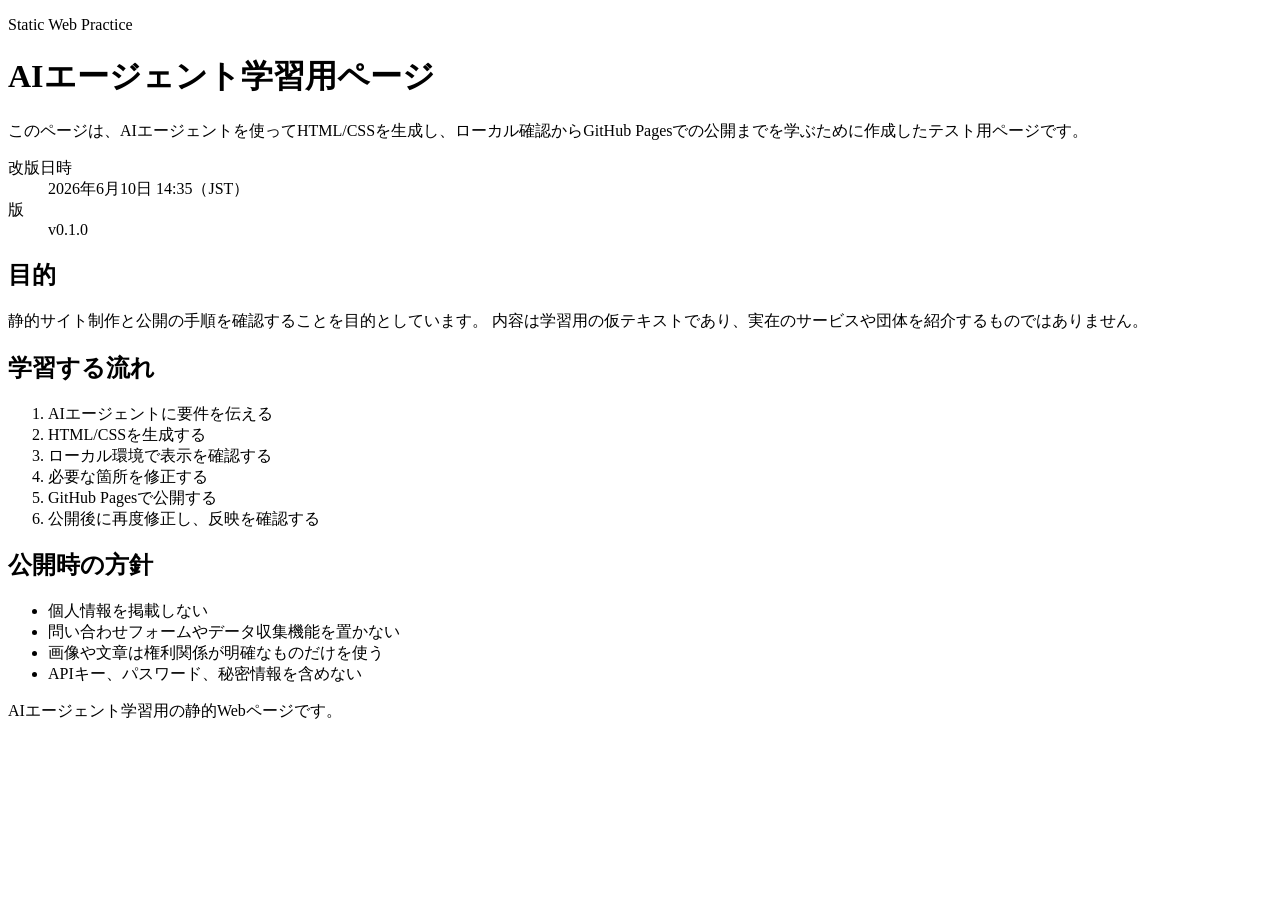
==== index.html @ f81f186e "Create index.html" ====
<!doctype html>
<html lang="ja">
<head>
  <meta charset="utf-8">
  <meta name="viewport" content="width=device-width, initial-scale=1">
  <title>AIエージェント学習用ページ</title>
  <meta name="description" content="AIエージェントの学習用に作成した静的Webページです。">
  <link rel="stylesheet" href="styles.css">
</head>
<body>
  <header class="site-header">
    <div class="container">
      <p class="eyebrow">Static Web Practice</p>
      <h1>AIエージェント学習用ページ</h1>
      <p class="lead">
        このページは、AIエージェントを使ってHTML/CSSを生成し、ローカル確認からGitHub Pagesでの公開までを学ぶために作成したテスト用ページです。
      </p>
      <dl class="revision">
        <div>
          <dt>改版日時</dt>
          <dd><time datetime="2026-06-10T14:35:00+09:00">2026年6月10日 14:35（JST）</time></dd>
        </div>
        <div>
          <dt>版</dt>
          <dd>v0.1.0</dd>
        </div>
      </dl>
    </div>
  </header>

  <main>
    <section class="section">
      <div class="container">
        <h2>目的</h2>
        <p>
          静的サイト制作と公開の手順を確認することを目的としています。
          内容は学習用の仮テキストであり、実在のサービスや団体を紹介するものではありません。
        </p>
      </div>
    </section>

    <section class="section section-muted">
      <div class="container">
        <h2>学習する流れ</h2>
        <ol class="steps">
          <li>AIエージェントに要件を伝える</li>
          <li>HTML/CSSを生成する</li>
          <li>ローカル環境で表示を確認する</li>
          <li>必要な箇所を修正する</li>
          <li>GitHub Pagesで公開する</li>
          <li>公開後に再度修正し、反映を確認する</li>
        </ol>
      </div>
    </section>

    <section class="section">
      <div class="container">
        <h2>公開時の方針</h2>
        <ul class="policy-list">
          <li>個人情報を掲載しない</li>
          <li>問い合わせフォームやデータ収集機能を置かない</li>
          <li>画像や文章は権利関係が明確なものだけを使う</li>
          <li>APIキー、パスワード、秘密情報を含めない</li>
        </ul>
      </div>
    </section>
  </main>

  <footer class="site-footer">
    <div class="container">
      <p>AIエージェント学習用の静的Webページです。</p>
    </div>
  </footer>
</body>
</html>
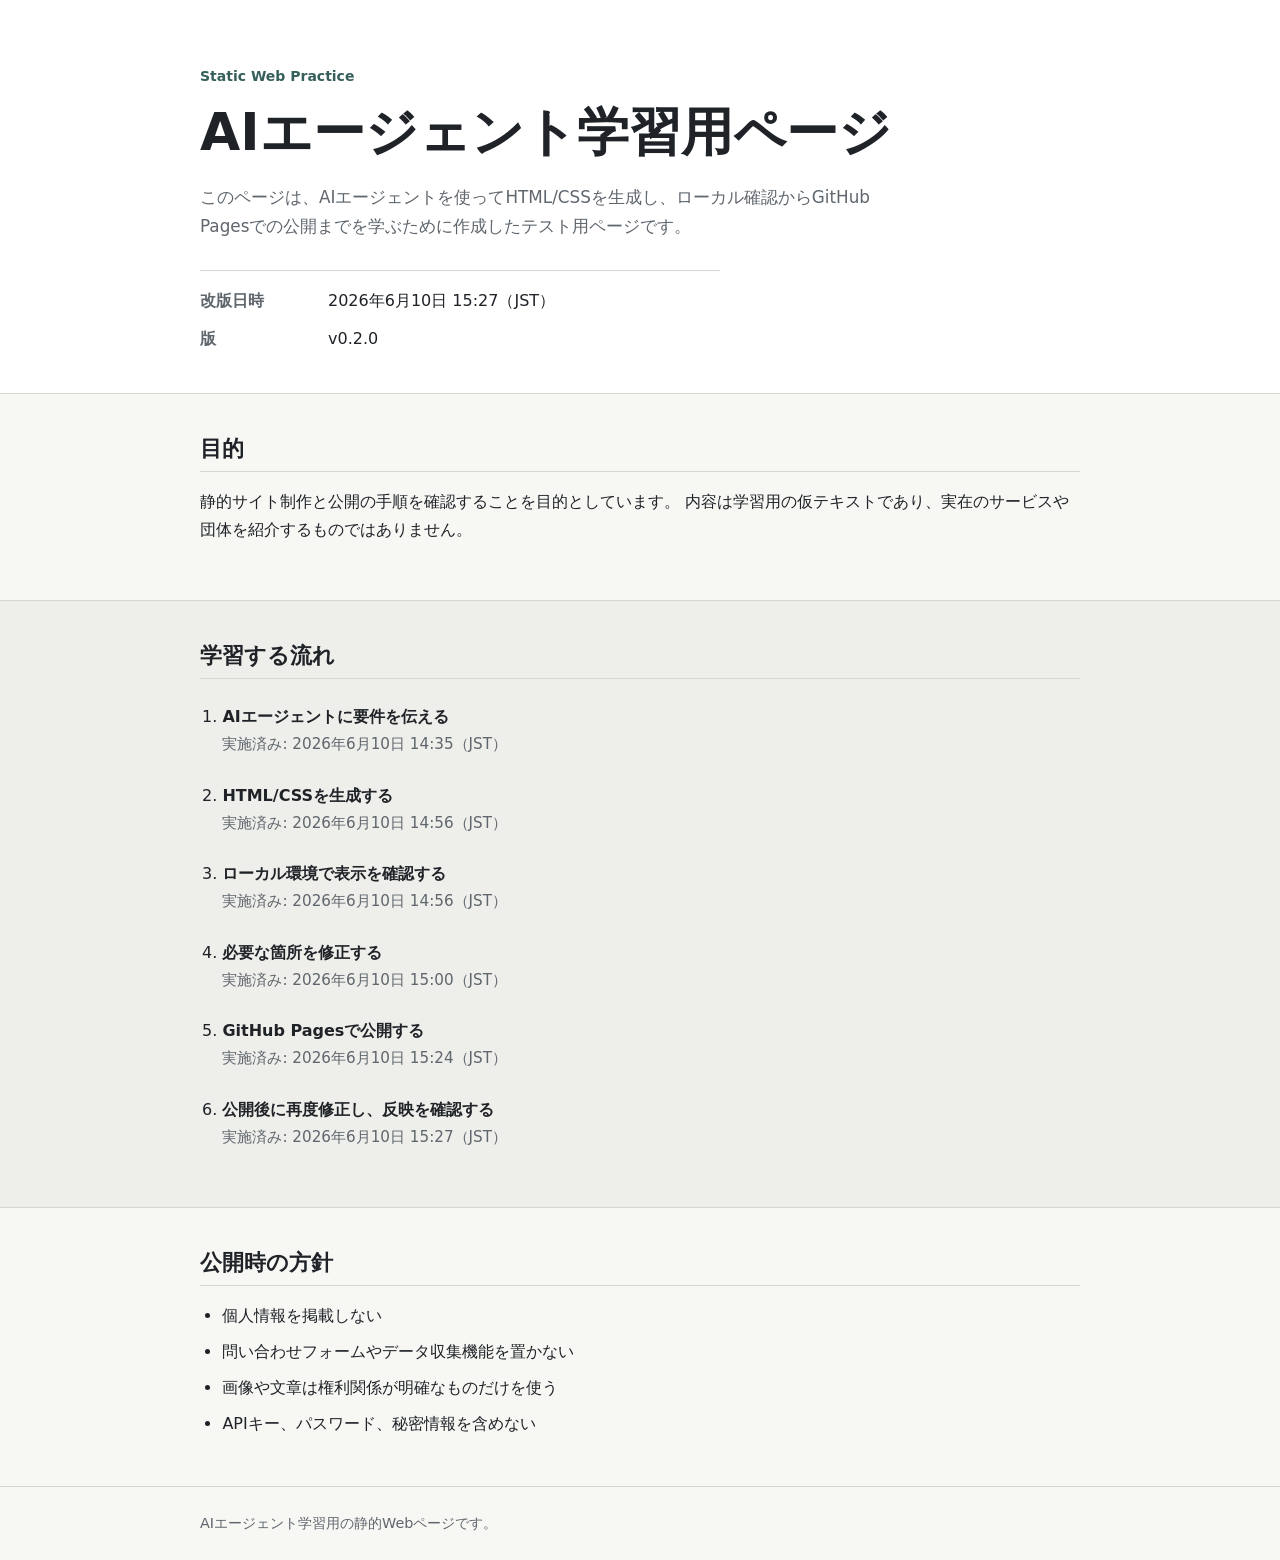
==== commit 2355ccb2: "Record completed learning steps" ====
--- a/index.html
+++ b/index.html
@@ -18,11 +18,11 @@
       <dl class="revision">
         <div>
           <dt>改版日時</dt>
-          <dd><time datetime="2026-06-10T14:35:00+09:00">2026年6月10日 14:35（JST）</time></dd>
+          <dd><time datetime="2026-06-10T15:27:00+09:00">2026年6月10日 15:27（JST）</time></dd>
         </div>
         <div>
           <dt>版</dt>
-          <dd>v0.1.0</dd>
+          <dd>v0.2.0</dd>
         </div>
       </dl>
     </div>
@@ -43,12 +43,30 @@
       <div class="container">
         <h2>学習する流れ</h2>
         <ol class="steps">
-          <li>AIエージェントに要件を伝える</li>
-          <li>HTML/CSSを生成する</li>
-          <li>ローカル環境で表示を確認する</li>
-          <li>必要な箇所を修正する</li>
-          <li>GitHub Pagesで公開する</li>
-          <li>公開後に再度修正し、反映を確認する</li>
+          <li>
+            <span class="step-title">AIエージェントに要件を伝える</span>
+            <span class="step-record">実施済み: <time datetime="2026-06-10T14:35:00+09:00">2026年6月10日 14:35（JST）</time></span>
+          </li>
+          <li>
+            <span class="step-title">HTML/CSSを生成する</span>
+            <span class="step-record">実施済み: <time datetime="2026-06-10T14:56:00+09:00">2026年6月10日 14:56（JST）</time></span>
+          </li>
+          <li>
+            <span class="step-title">ローカル環境で表示を確認する</span>
+            <span class="step-record">実施済み: <time datetime="2026-06-10T14:56:00+09:00">2026年6月10日 14:56（JST）</time></span>
+          </li>
+          <li>
+            <span class="step-title">必要な箇所を修正する</span>
+            <span class="step-record">実施済み: <time datetime="2026-06-10T15:00:00+09:00">2026年6月10日 15:00（JST）</time></span>
+          </li>
+          <li>
+            <span class="step-title">GitHub Pagesで公開する</span>
+            <span class="step-record">実施済み: <time datetime="2026-06-10T15:24:00+09:00">2026年6月10日 15:24（JST）</time></span>
+          </li>
+          <li>
+            <span class="step-title">公開後に再度修正し、反映を確認する</span>
+            <span class="step-record">実施済み: <time datetime="2026-06-10T15:27:00+09:00">2026年6月10日 15:27（JST）</time></span>
+          </li>
         </ol>
       </div>
     </section>
--- a/styles.css
+++ b/styles.css
@@ -0,0 +1,157 @@
+:root {
+  color-scheme: light;
+  --bg: #f7f7f4;
+  --paper: #ffffff;
+  --ink: #1f2328;
+  --muted: #5f666d;
+  --line: #d7d7d2;
+  --accent: #365f5b;
+}
+
+* {
+  box-sizing: border-box;
+}
+
+body {
+  margin: 0;
+  background: var(--bg);
+  color: var(--ink);
+  font-family: "Yu Gothic", "Hiragino Kaku Gothic ProN", Meiryo, system-ui, sans-serif;
+  line-height: 1.75;
+}
+
+.container {
+  width: min(100% - 32px, 880px);
+  margin: 0 auto;
+}
+
+.site-header {
+  padding: 64px 0 40px;
+  border-bottom: 1px solid var(--line);
+  background: var(--paper);
+}
+
+.eyebrow {
+  margin: 0 0 12px;
+  color: var(--accent);
+  font-size: 0.875rem;
+  font-weight: 700;
+  letter-spacing: 0;
+}
+
+h1,
+h2,
+p {
+  margin-top: 0;
+}
+
+h1 {
+  margin-bottom: 20px;
+  font-size: clamp(2rem, 5vw, 3.25rem);
+  line-height: 1.2;
+  letter-spacing: 0;
+}
+
+h2 {
+  margin-bottom: 16px;
+  padding-bottom: 8px;
+  border-bottom: 1px solid var(--line);
+  font-size: 1.35rem;
+  line-height: 1.35;
+  letter-spacing: 0;
+}
+
+.lead {
+  max-width: 720px;
+  margin-bottom: 28px;
+  color: var(--muted);
+  font-size: 1.05rem;
+}
+
+.revision {
+  display: grid;
+  gap: 10px;
+  max-width: 520px;
+  margin: 0;
+  padding: 16px 0 0;
+  border-top: 1px solid var(--line);
+}
+
+.revision div {
+  display: grid;
+  grid-template-columns: 7em 1fr;
+  gap: 16px;
+}
+
+.revision dt {
+  color: var(--muted);
+  font-weight: 700;
+}
+
+.revision dd {
+  margin: 0;
+}
+
+.section {
+  padding: 40px 0;
+}
+
+.section-muted {
+  border-block: 1px solid var(--line);
+  background: #eeeeea;
+}
+
+.steps,
+.policy-list {
+  margin: 0;
+  padding-left: 1.4em;
+}
+
+.steps li,
+.policy-list li {
+  margin: 8px 0;
+}
+
+.steps li {
+  padding: 8px 0;
+}
+
+.step-title,
+.step-record {
+  display: block;
+}
+
+.step-title {
+  font-weight: 700;
+}
+
+.step-record {
+  color: var(--muted);
+  font-size: 0.95rem;
+}
+
+.site-footer {
+  padding: 24px 0;
+  border-top: 1px solid var(--line);
+  color: var(--muted);
+  font-size: 0.9rem;
+}
+
+.site-footer p {
+  margin: 0;
+}
+
+@media (max-width: 560px) {
+  .site-header {
+    padding: 44px 0 32px;
+  }
+
+  .section {
+    padding: 32px 0;
+  }
+
+  .revision div {
+    grid-template-columns: 1fr;
+    gap: 2px;
+  }
+}
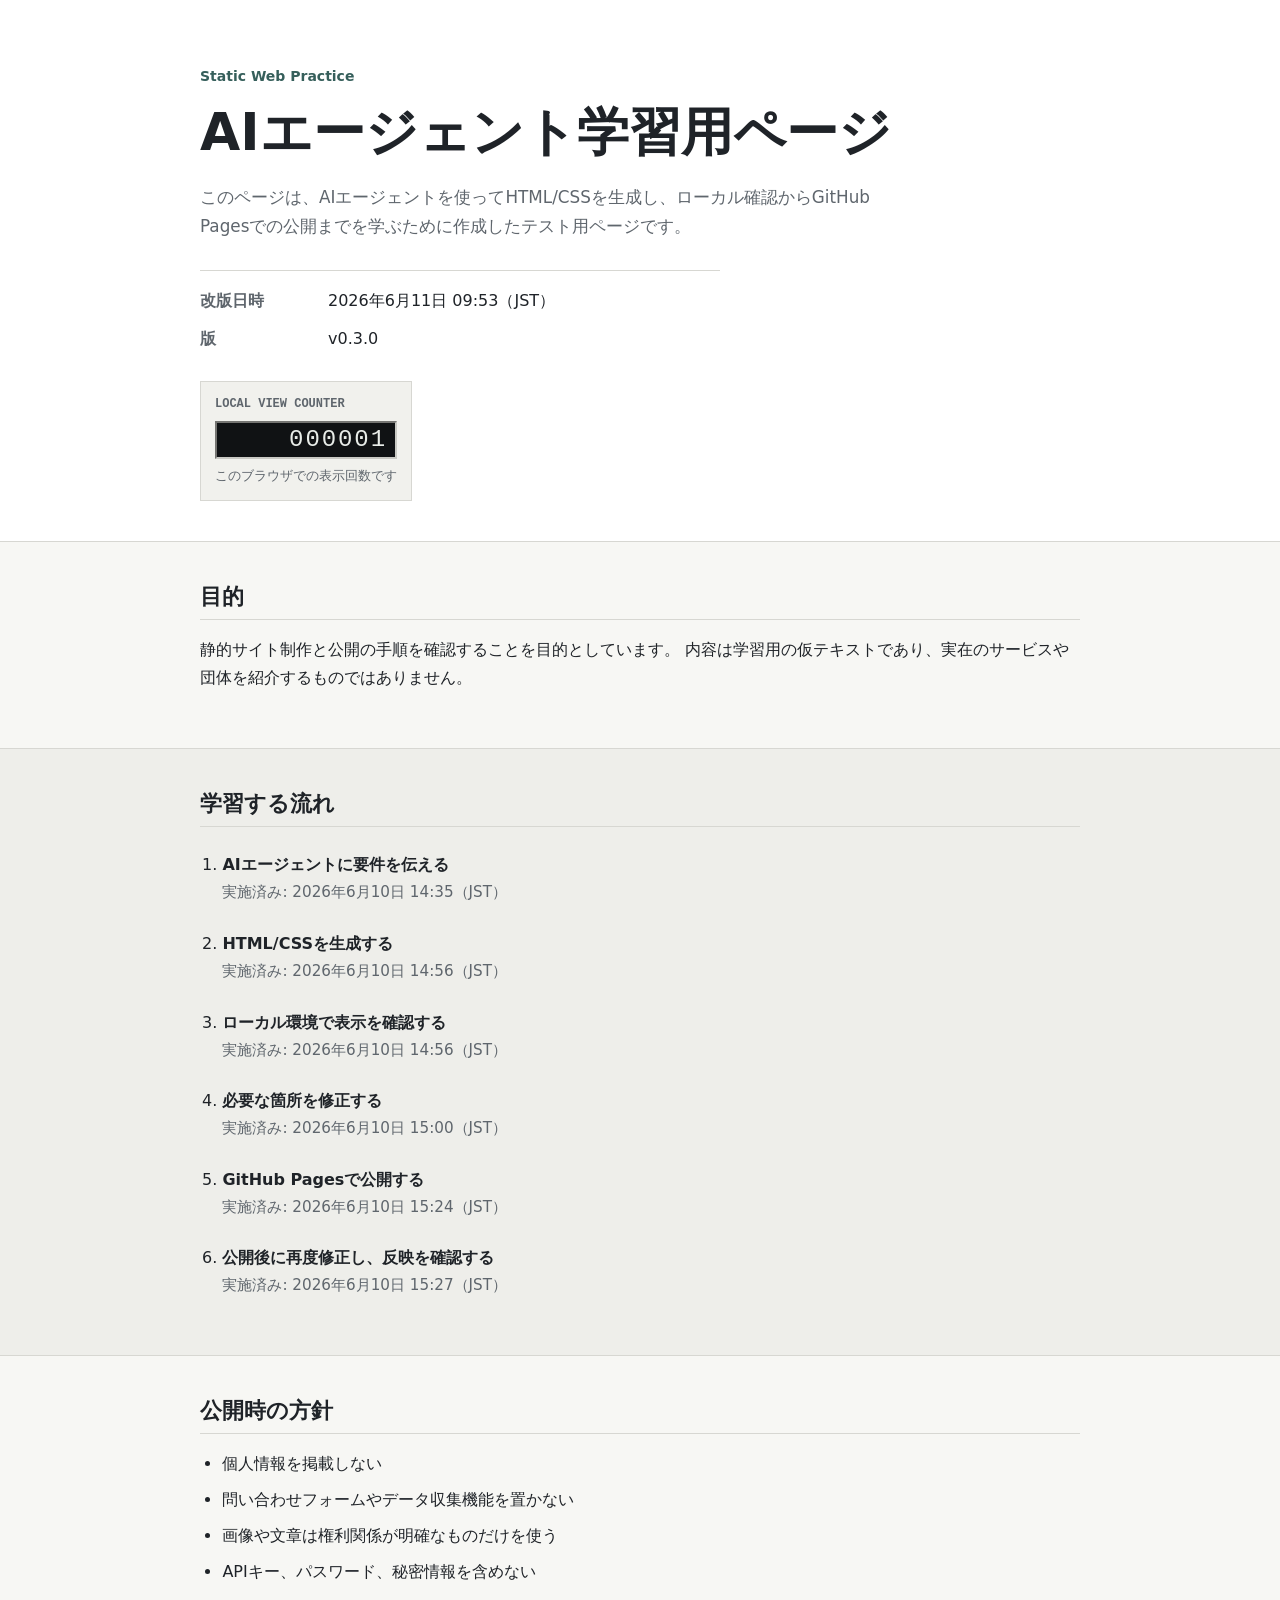
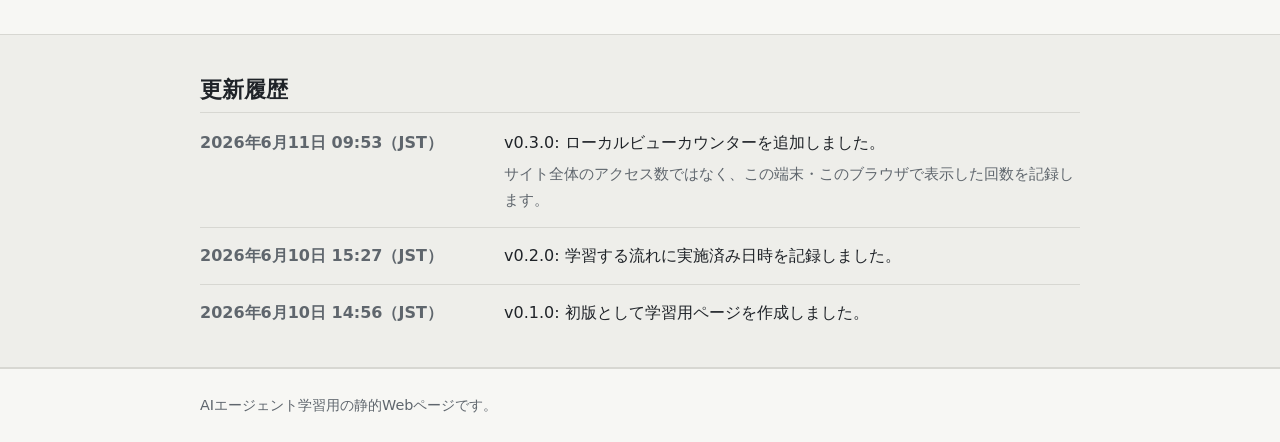
==== commit f723902e: "Add local view counter" ====
--- a/index.html
+++ b/index.html
@@ -6,6 +6,7 @@
   <title>AIエージェント学習用ページ</title>
   <meta name="description" content="AIエージェントの学習用に作成した静的Webページです。">
   <link rel="stylesheet" href="styles.css">
+  <script src="counter.js" defer></script>
 </head>
 <body>
   <header class="site-header">
@@ -18,13 +19,21 @@
       <dl class="revision">
         <div>
           <dt>改版日時</dt>
-          <dd><time datetime="2026-06-10T15:27:00+09:00">2026年6月10日 15:27（JST）</time></dd>
+          <dd><time datetime="2026-06-11T09:53:00+09:00">2026年6月11日 09:53（JST）</time></dd>
         </div>
         <div>
           <dt>版</dt>
-          <dd>v0.2.0</dd>
+          <dd>v0.3.0</dd>
         </div>
       </dl>
+      <div class="view-counter" aria-label="このブラウザでの表示回数">
+        <span class="counter-label">LOCAL VIEW COUNTER</span>
+        <span class="counter-display" id="view-count" aria-live="polite">000001</span>
+        <span class="counter-note">このブラウザでの表示回数です</span>
+      </div>
+      <noscript>
+        <p class="counter-note">JavaScriptが無効のため、ビューカウンターは表示できません。</p>
+      </noscript>
     </div>
   </header>
 
@@ -82,6 +91,29 @@
         </ul>
       </div>
     </section>
+
+    <section class="section section-muted">
+      <div class="container">
+        <h2>更新履歴</h2>
+        <dl class="history-list">
+          <div>
+            <dt><time datetime="2026-06-11T09:53:00+09:00">2026年6月11日 09:53（JST）</time></dt>
+            <dd>
+              v0.3.0: ローカルビューカウンターを追加しました。
+              <span class="history-note">サイト全体のアクセス数ではなく、この端末・このブラウザで表示した回数を記録します。</span>
+            </dd>
+          </div>
+          <div>
+            <dt><time datetime="2026-06-10T15:27:00+09:00">2026年6月10日 15:27（JST）</time></dt>
+            <dd>v0.2.0: 学習する流れに実施済み日時を記録しました。</dd>
+          </div>
+          <div>
+            <dt><time datetime="2026-06-10T14:56:00+09:00">2026年6月10日 14:56（JST）</time></dt>
+            <dd>v0.1.0: 初版として学習用ページを作成しました。</dd>
+          </div>
+        </dl>
+      </div>
+    </section>
   </main>
 
   <footer class="site-footer">
--- a/styles.css
+++ b/styles.css
@@ -92,6 +92,43 @@
   margin: 0;
 }
 
+.view-counter {
+  display: inline-grid;
+  gap: 6px;
+  margin-top: 28px;
+  padding: 12px 14px;
+  border: 1px solid var(--line);
+  background: #f1f1ed;
+}
+
+.counter-label {
+  color: var(--muted);
+  font-family: Consolas, "Courier New", monospace;
+  font-size: 0.75rem;
+  font-weight: 700;
+  letter-spacing: 0;
+}
+
+.counter-display {
+  display: inline-block;
+  min-width: 8ch;
+  padding: 4px 8px;
+  border: 2px inset #c9c9c4;
+  background: #101214;
+  color: #e8ece8;
+  font-family: Consolas, "Courier New", monospace;
+  font-size: 1.5rem;
+  line-height: 1.1;
+  letter-spacing: 0.08em;
+  text-align: right;
+}
+
+.counter-note {
+  margin: 0;
+  color: var(--muted);
+  font-size: 0.82rem;
+}
+
 .section {
   padding: 40px 0;
 }
@@ -130,6 +167,41 @@
   font-size: 0.95rem;
 }
 
+.history-list {
+  display: grid;
+  gap: 14px;
+  margin: 0;
+}
+
+.history-list div {
+  display: grid;
+  grid-template-columns: minmax(13em, 18em) 1fr;
+  gap: 16px;
+  padding-bottom: 14px;
+  border-bottom: 1px solid var(--line);
+}
+
+.history-list div:last-child {
+  padding-bottom: 0;
+  border-bottom: 0;
+}
+
+.history-list dt {
+  color: var(--muted);
+  font-weight: 700;
+}
+
+.history-list dd {
+  margin: 0;
+}
+
+.history-note {
+  display: block;
+  margin-top: 4px;
+  color: var(--muted);
+  font-size: 0.92rem;
+}
+
 .site-footer {
   padding: 24px 0;
   border-top: 1px solid var(--line);
@@ -154,4 +226,9 @@
     grid-template-columns: 1fr;
     gap: 2px;
   }
-}
+
+  .history-list div {
+    grid-template-columns: 1fr;
+    gap: 4px;
+  }
+}
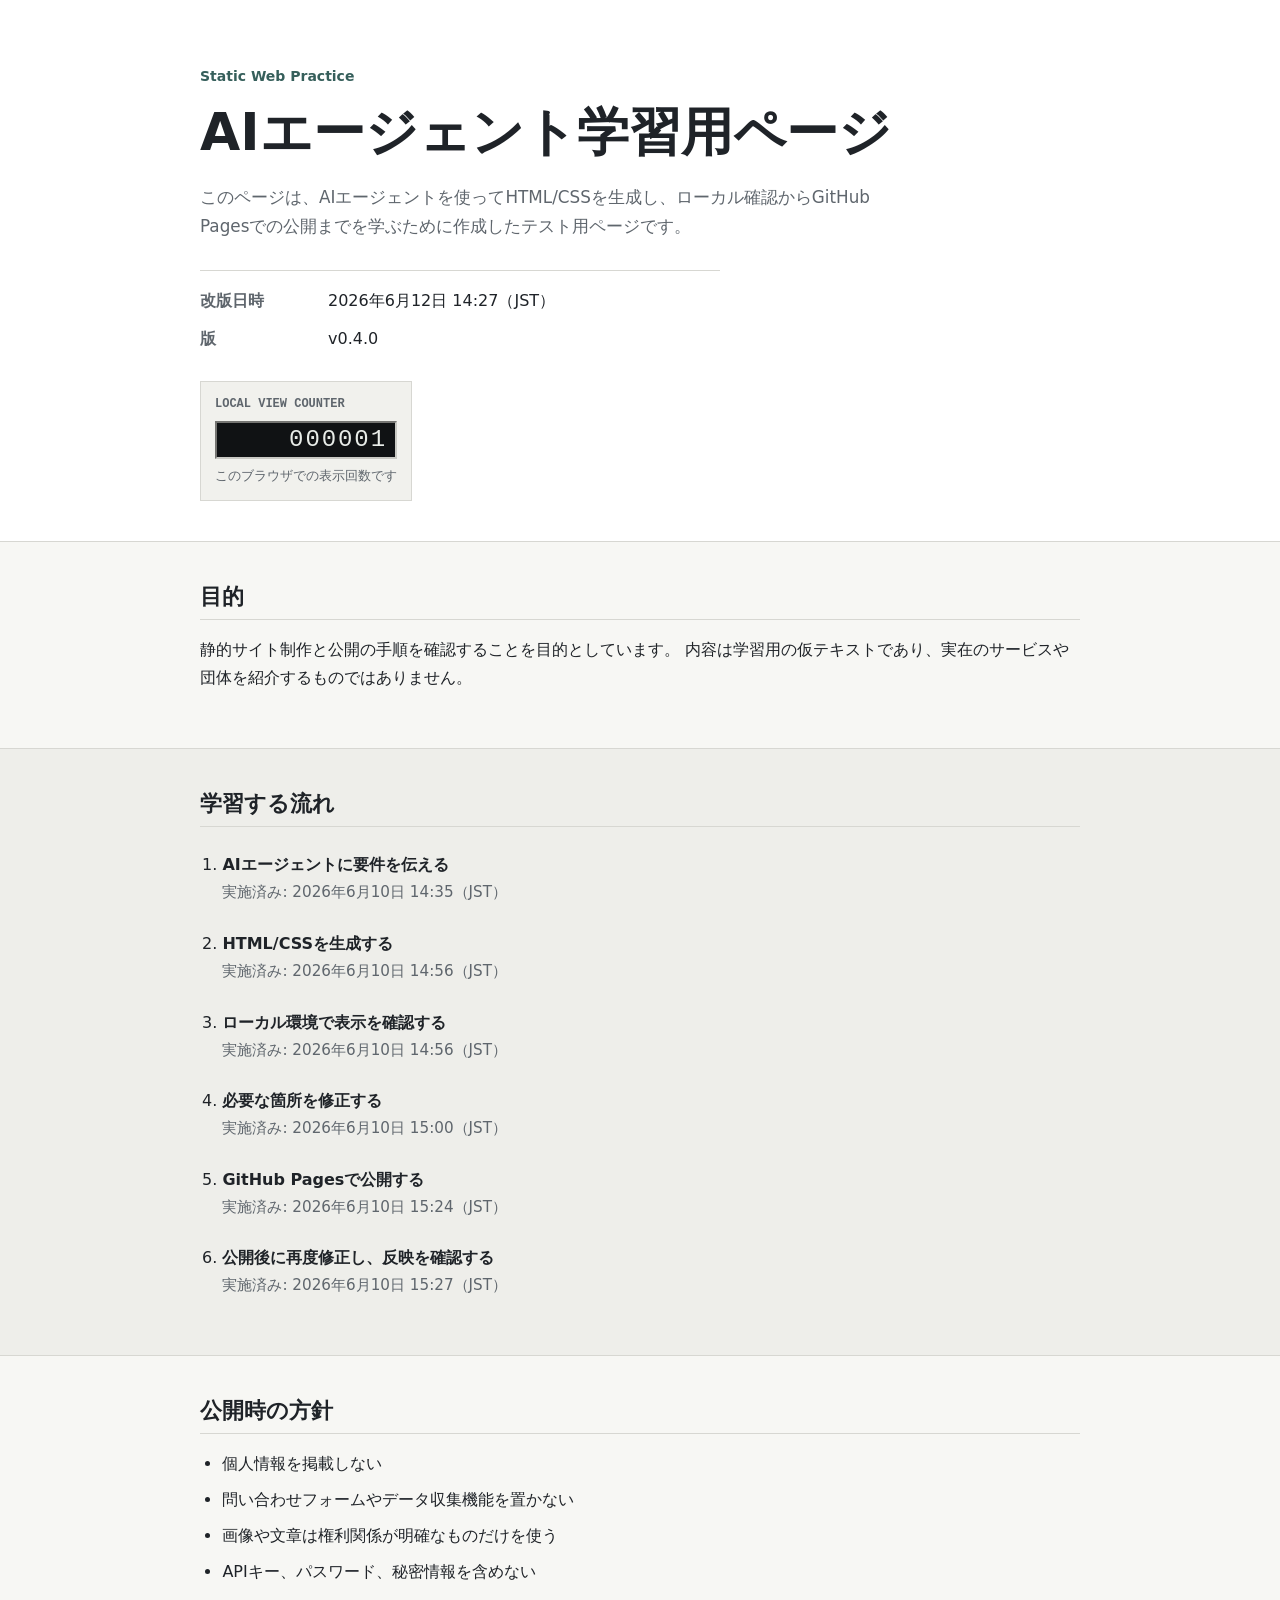
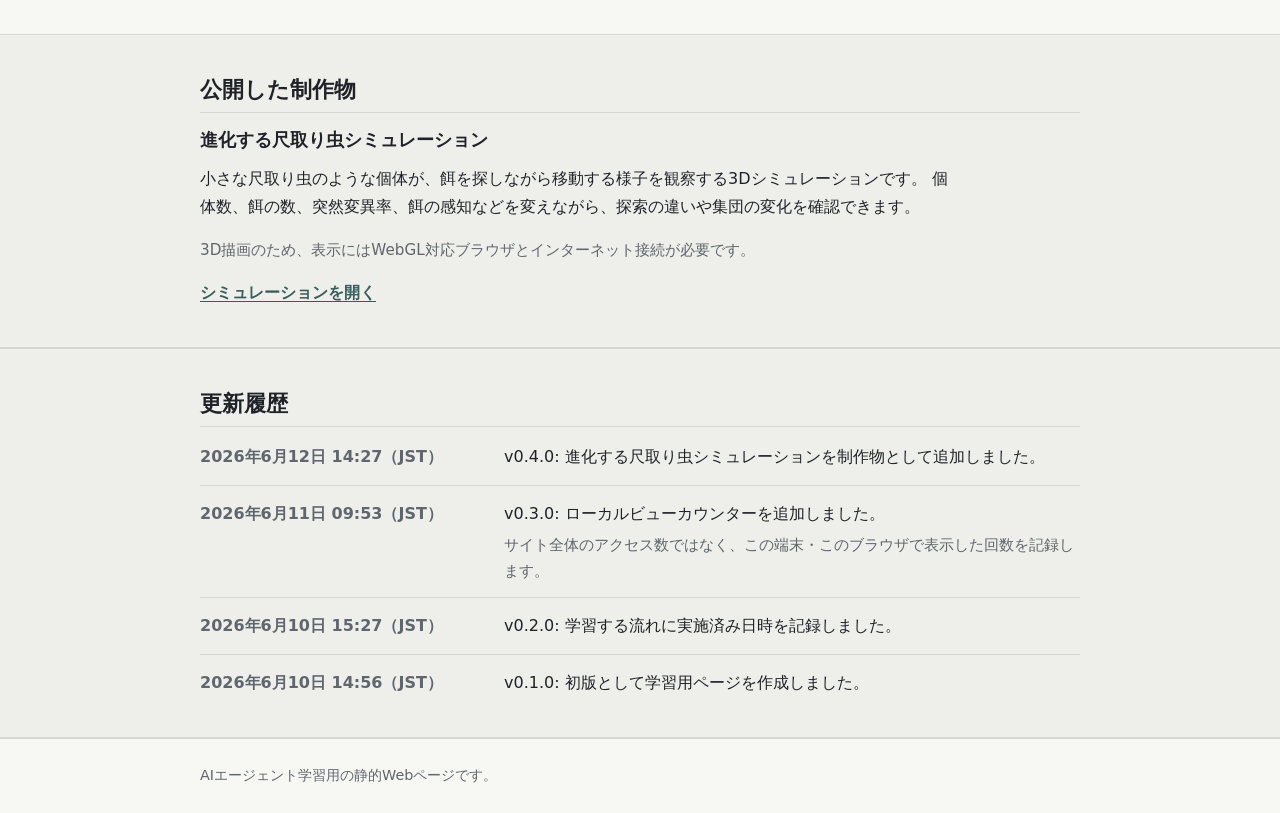
==== commit 65e42132: "Add inchworm simulation page" ====
--- a/index.html
+++ b/index.html
@@ -19,11 +19,11 @@
       <dl class="revision">
         <div>
           <dt>改版日時</dt>
-          <dd><time datetime="2026-06-11T09:53:00+09:00">2026年6月11日 09:53（JST）</time></dd>
+          <dd><time datetime="2026-06-12T14:27:00+09:00">2026年6月12日 14:27（JST）</time></dd>
         </div>
         <div>
           <dt>版</dt>
-          <dd>v0.3.0</dd>
+          <dd>v0.4.0</dd>
         </div>
       </dl>
       <div class="view-counter" aria-label="このブラウザでの表示回数">
@@ -94,8 +94,29 @@
 
     <section class="section section-muted">
       <div class="container">
+        <h2>公開した制作物</h2>
+        <div class="work-item">
+          <h3>進化する尺取り虫シミュレーション</h3>
+          <p>
+            小さな尺取り虫のような個体が、餌を探しながら移動する様子を観察する3Dシミュレーションです。
+            個体数、餌の数、突然変異率、餌の感知などを変えながら、探索の違いや集団の変化を確認できます。
+          </p>
+          <p class="work-note">
+            3D描画のため、表示にはWebGL対応ブラウザとインターネット接続が必要です。
+          </p>
+          <a class="text-link" href="simulations/inchworm/">シミュレーションを開く</a>
+        </div>
+      </div>
+    </section>
+
+    <section class="section section-muted">
+      <div class="container">
         <h2>更新履歴</h2>
         <dl class="history-list">
+          <div>
+            <dt><time datetime="2026-06-12T14:27:00+09:00">2026年6月12日 14:27（JST）</time></dt>
+            <dd>v0.4.0: 進化する尺取り虫シミュレーションを制作物として追加しました。</dd>
+          </div>
           <div>
             <dt><time datetime="2026-06-11T09:53:00+09:00">2026年6月11日 09:53（JST）</time></dt>
             <dd>
--- a/styles.css
+++ b/styles.css
@@ -167,6 +167,33 @@
   font-size: 0.95rem;
 }
 
+.work-item h3 {
+  margin: 0 0 12px;
+  font-size: 1.1rem;
+  line-height: 1.35;
+}
+
+.work-item p {
+  max-width: 760px;
+}
+
+.work-note {
+  color: var(--muted);
+  font-size: 0.95rem;
+}
+
+.text-link {
+  display: inline-block;
+  color: var(--accent);
+  font-weight: 700;
+  text-decoration: underline;
+  text-underline-offset: 0.18em;
+}
+
+.text-link:hover {
+  color: var(--ink);
+}
+
 .history-list {
   display: grid;
   gap: 14px;
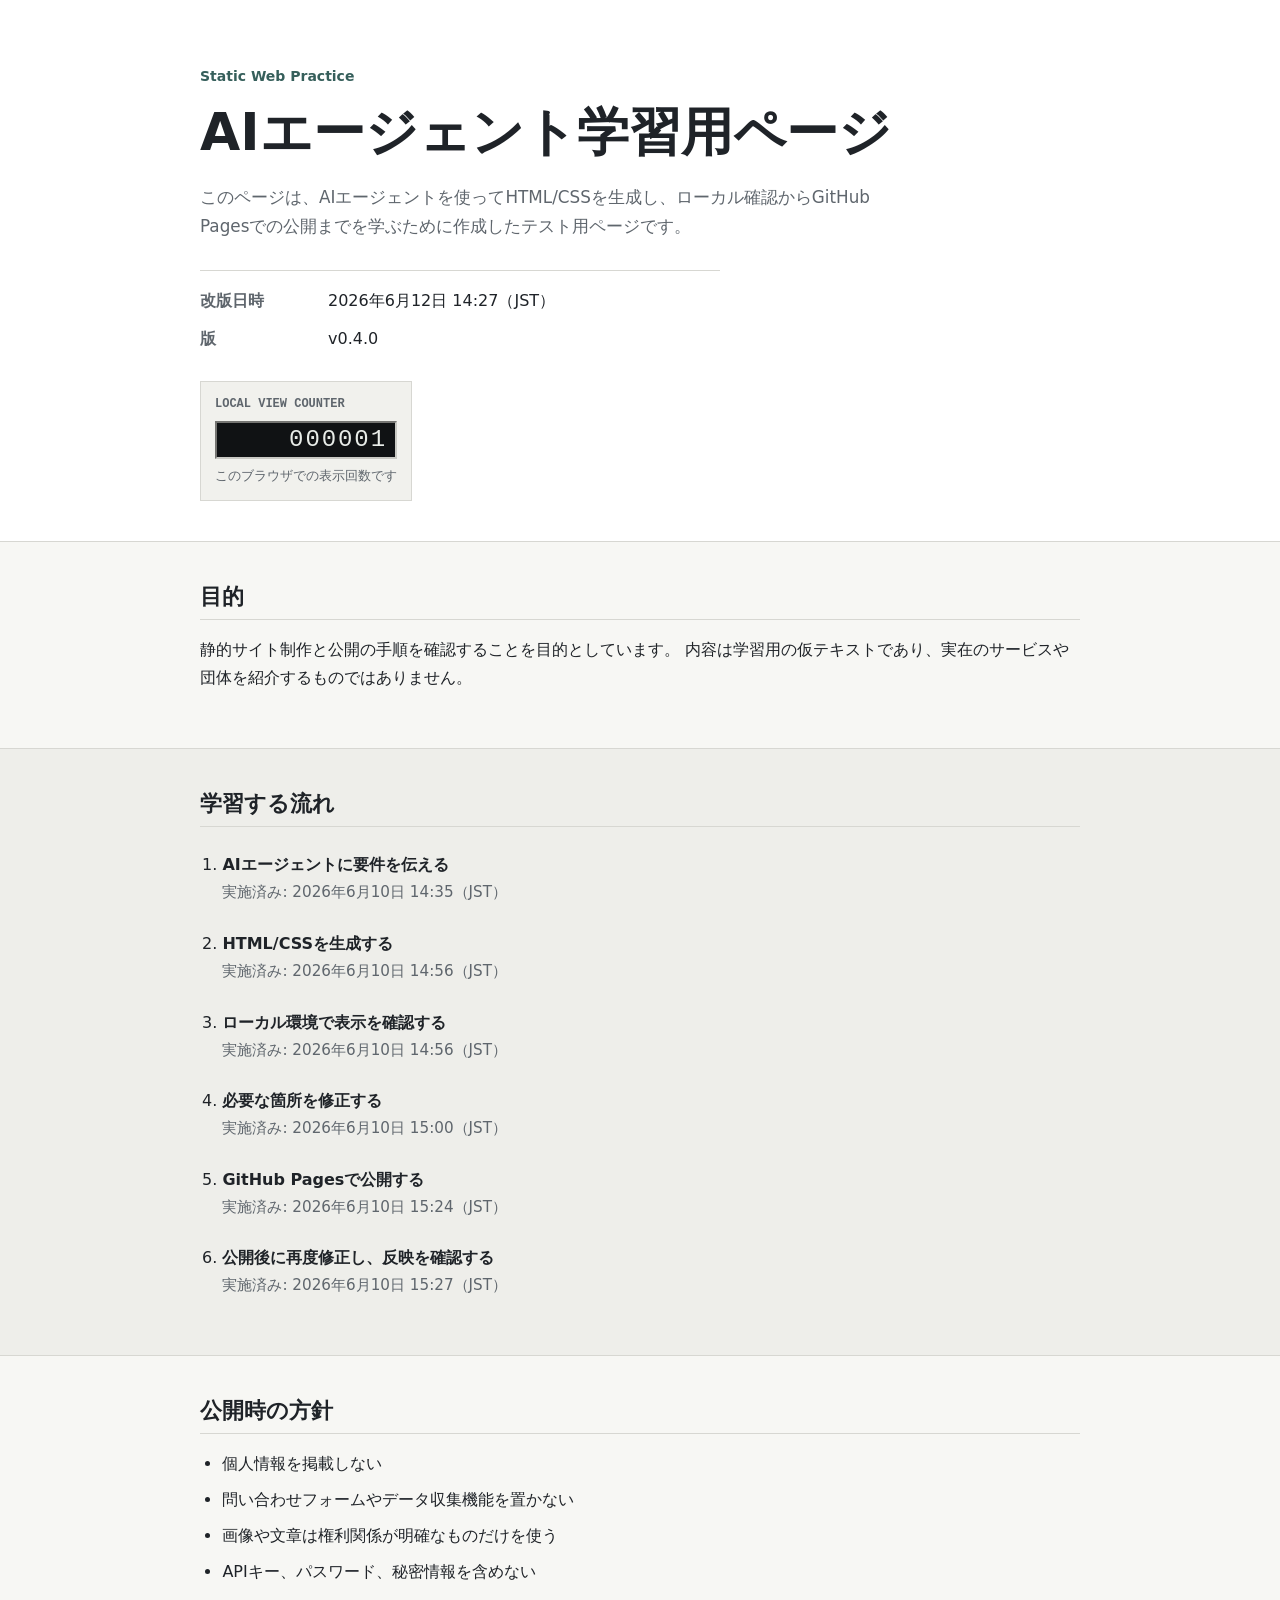
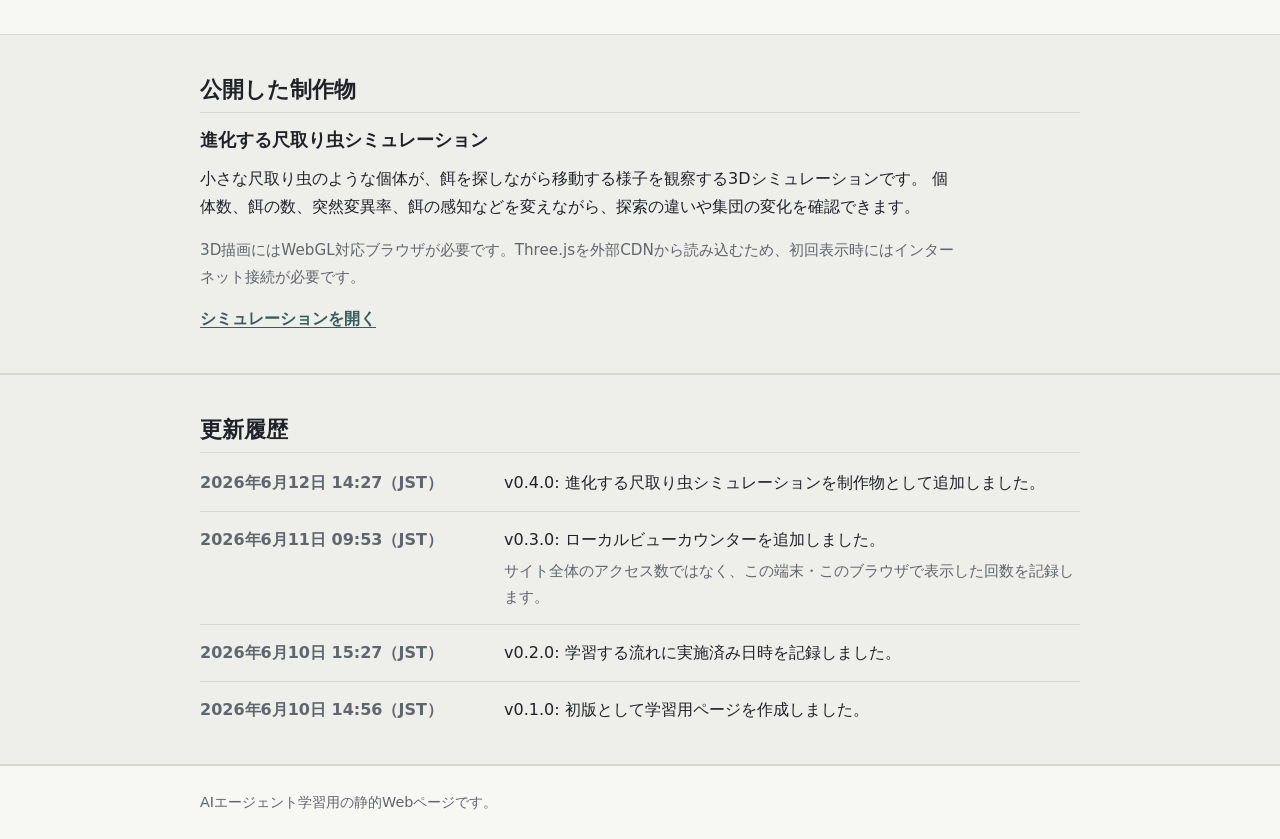
==== commit fe737e50: "Clarify simulation browser requirements" ====
--- a/index.html
+++ b/index.html
@@ -102,7 +102,7 @@
             個体数、餌の数、突然変異率、餌の感知などを変えながら、探索の違いや集団の変化を確認できます。
           </p>
           <p class="work-note">
-            3D描画のため、表示にはWebGL対応ブラウザとインターネット接続が必要です。
+            3D描画にはWebGL対応ブラウザが必要です。Three.jsを外部CDNから読み込むため、初回表示時にはインターネット接続が必要です。
           </p>
           <a class="text-link" href="simulations/inchworm/">シミュレーションを開く</a>
         </div>
